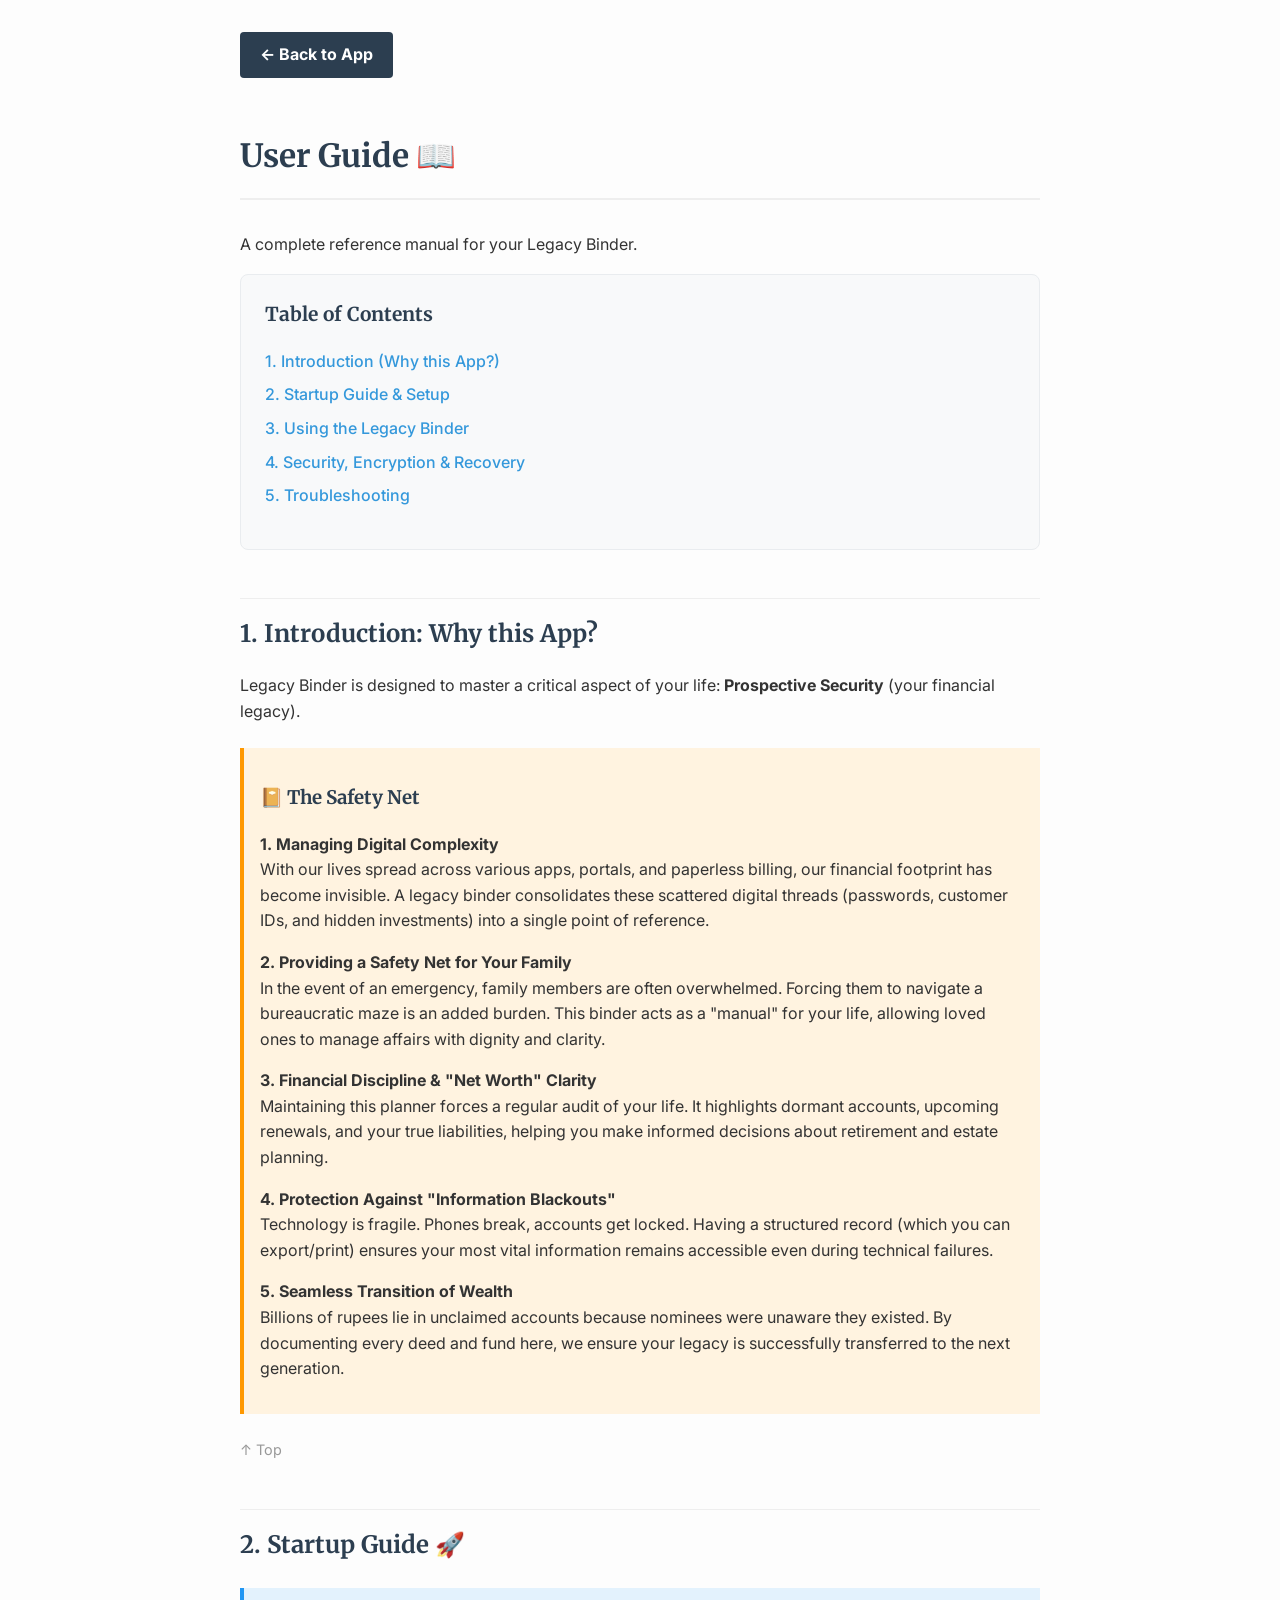
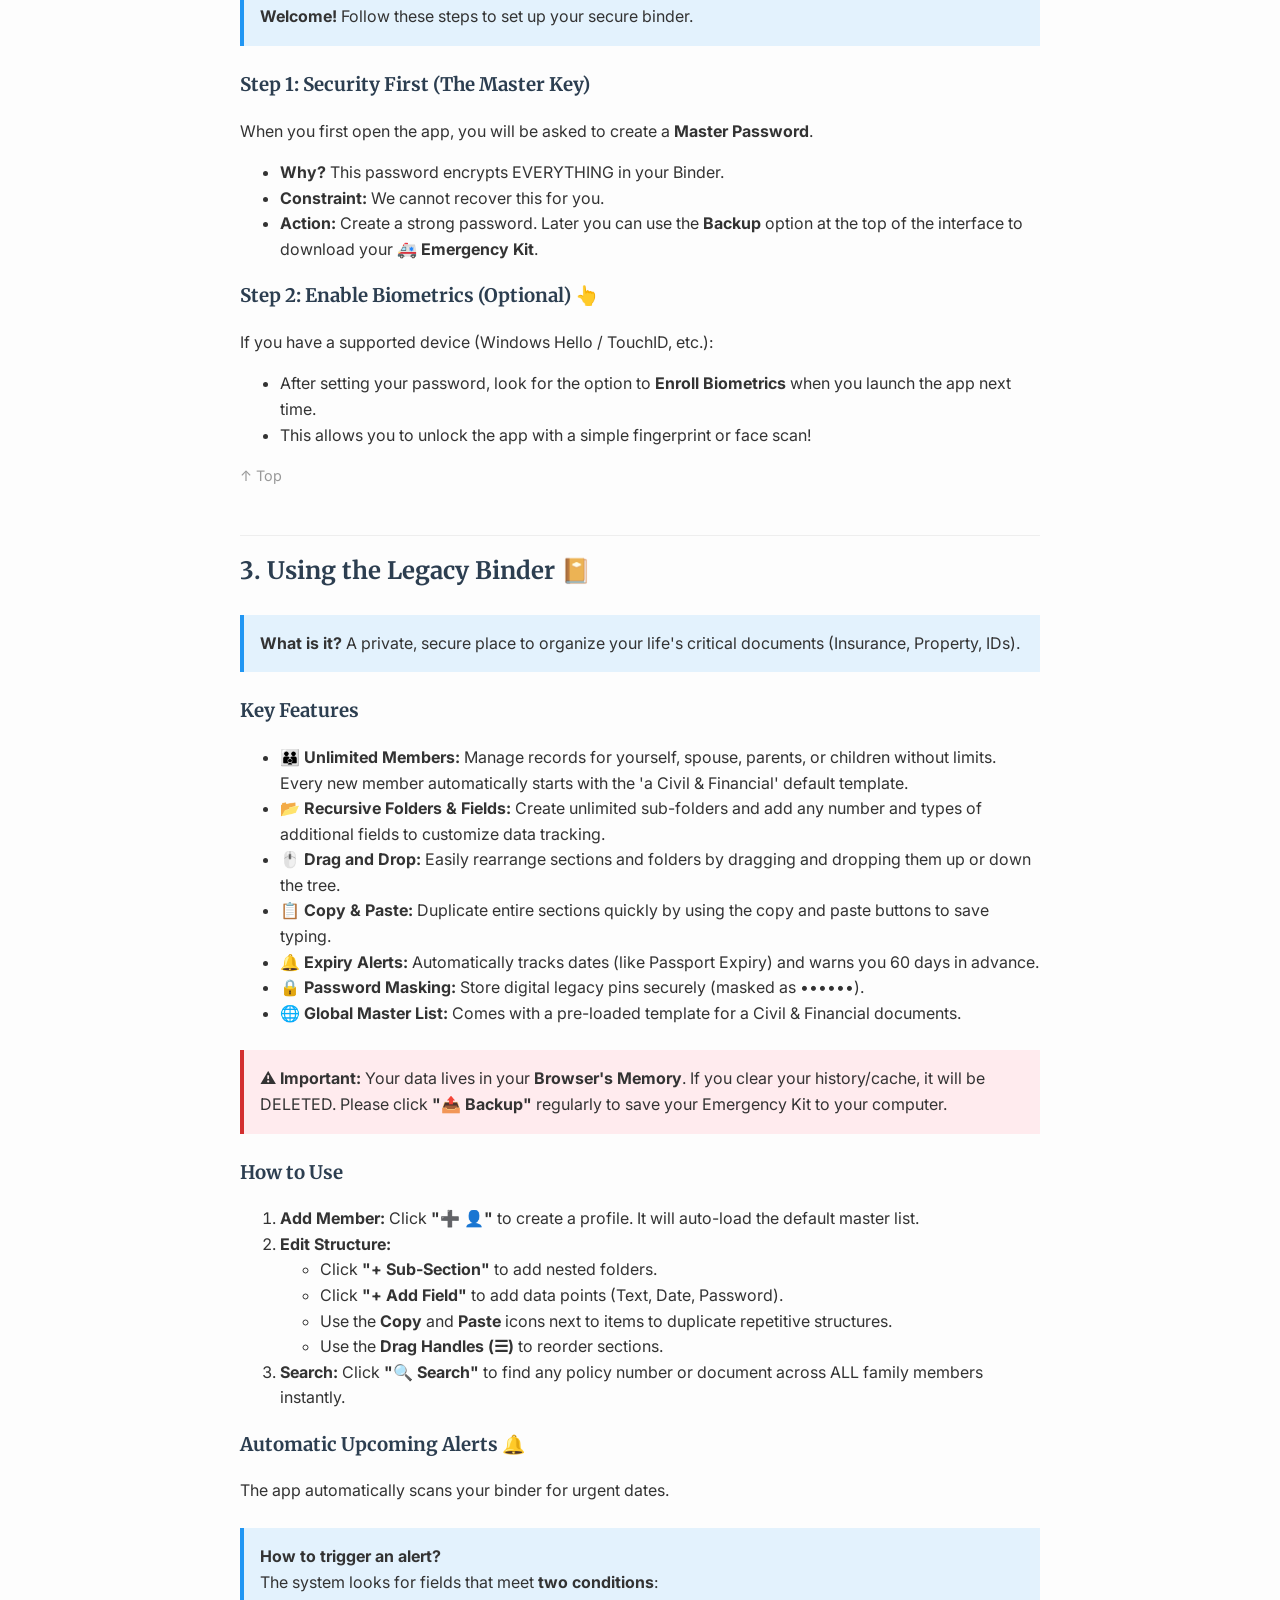
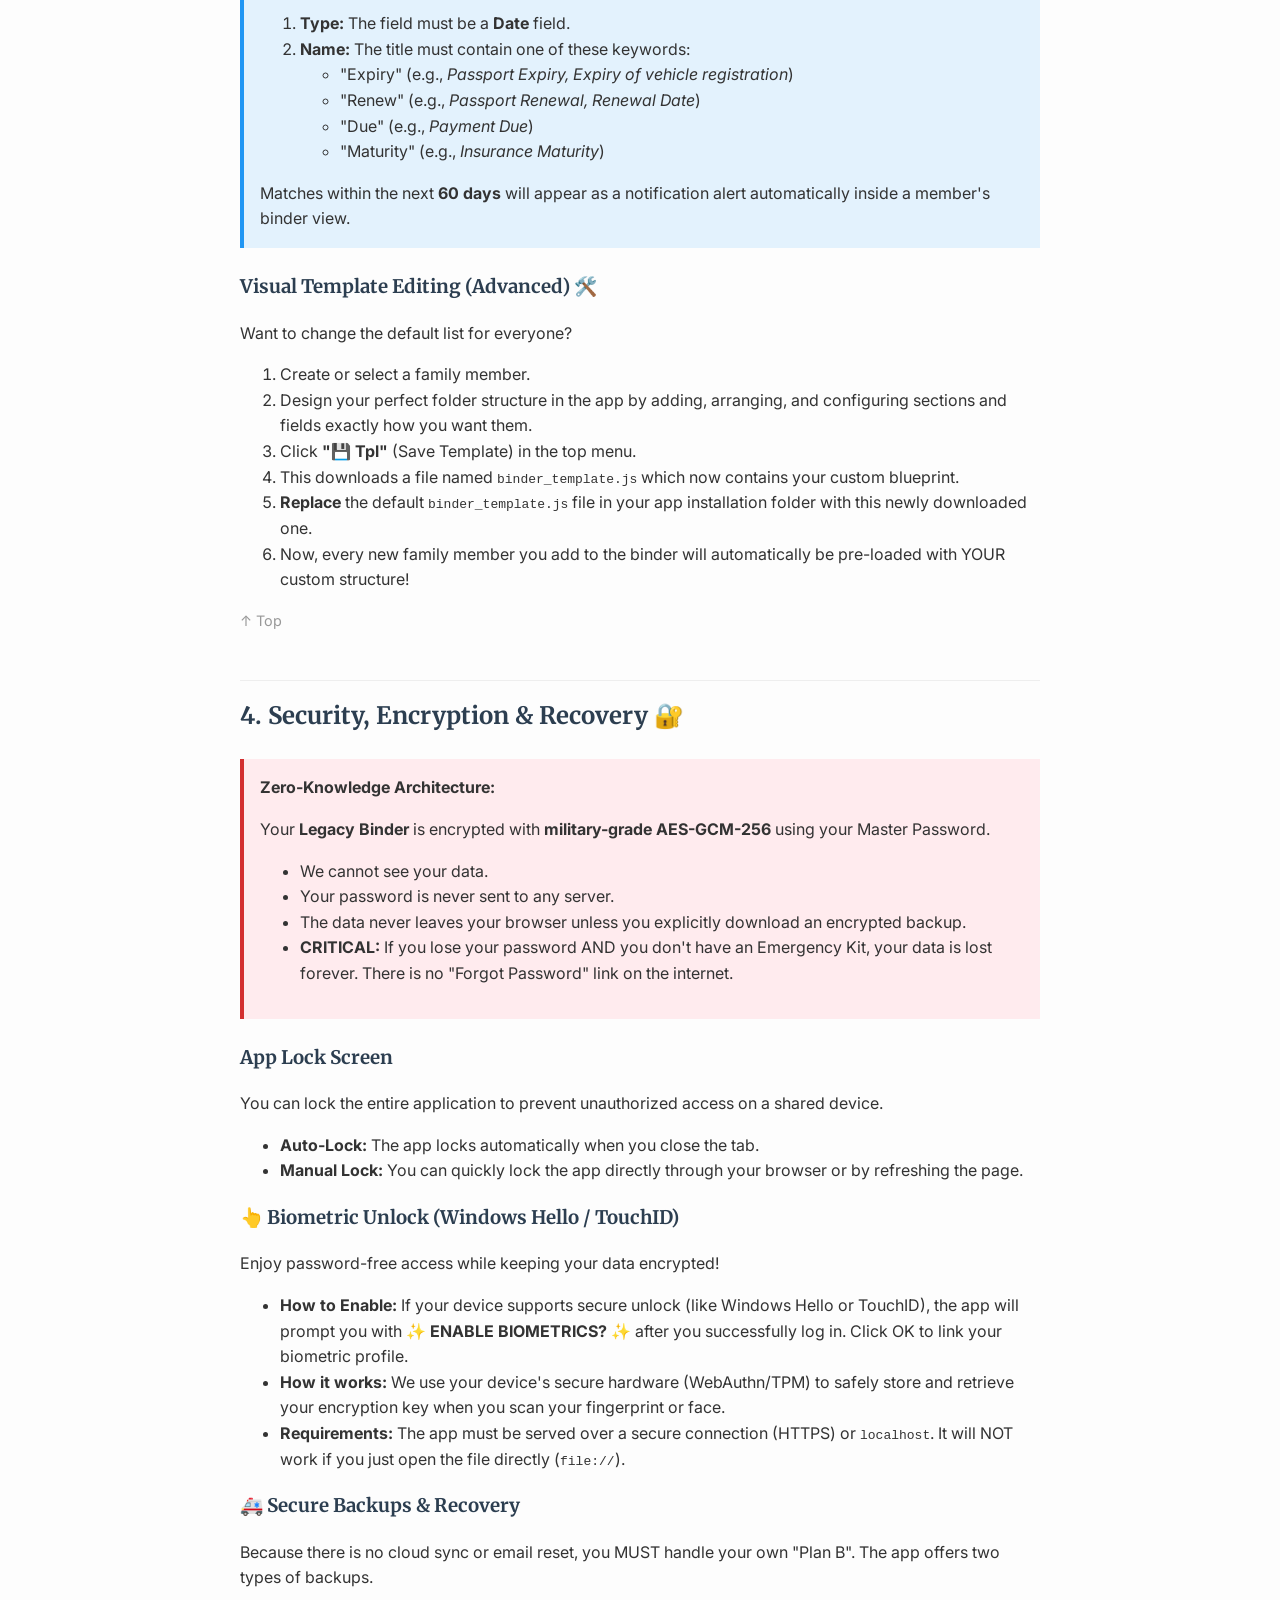
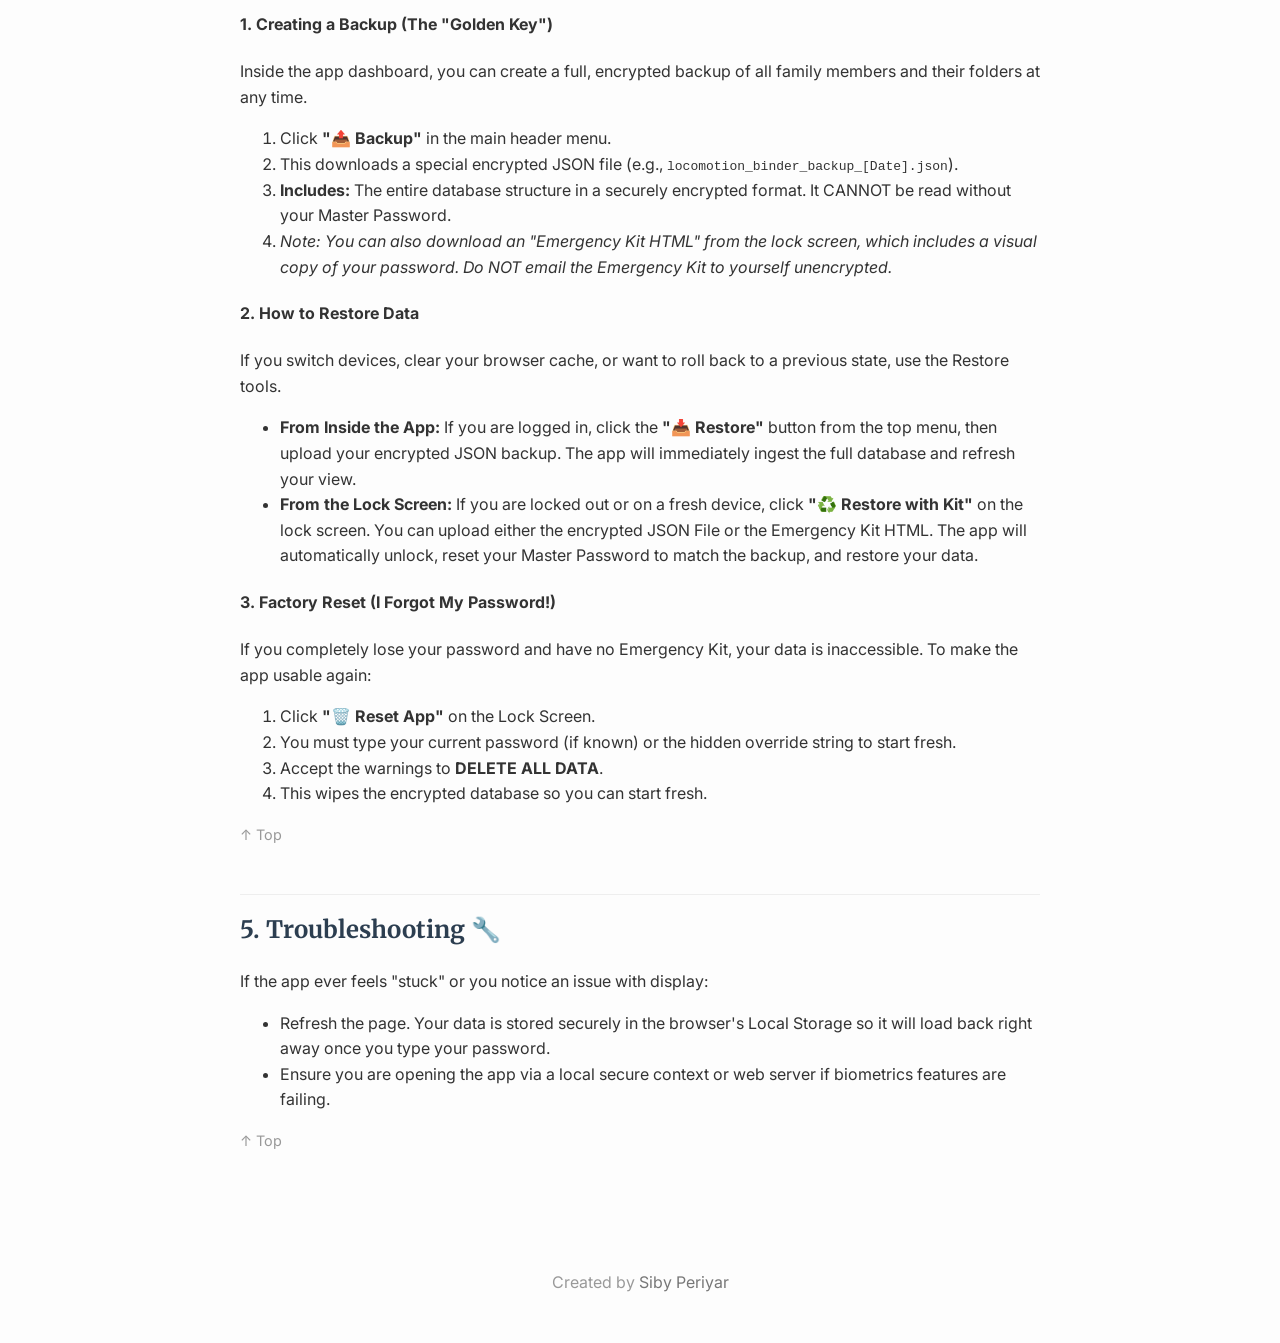
==== USER_MANUAL.html @ dffc191a "Add files via upload - Included AES-GCM-256 encryption handling and biometric unlock." ====
<!DOCTYPE html>
<html lang="en">

<head>
    <meta charset="UTF-8">
    <meta name="viewport" content="width=device-width, initial-scale=1.0">
    <title>Legacy Binder - User Guide</title>
    <link rel="preconnect" href="https://fonts.googleapis.com">
    <link
        href="https://fonts.googleapis.com/css2?family=Inter:wght@400;600&family=Merriweather:wght@300;700&display=swap"
        rel="stylesheet">
    <style>
        body {
            max-width: 800px;
            margin: 0 auto;
            padding: 2rem;
            font-family: 'Inter', sans-serif;
            line-height: 1.6;
            color: #333;
            background-color: #fdfdfd;
        }

        h1,
        h2,
        h3 {
            font-family: 'Merriweather', serif;
            color: #2c3e50;
        }

        h1 {
            border-bottom: 2px solid #eee;
            padding-bottom: 1rem;
            margin-bottom: 2rem;
        }

        h2 {
            margin-top: 3rem;
            border-top: 1px solid #eee;
            padding-top: 1rem;
        }

        .toc {
            background: #f8f9fa;
            padding: 1.5rem;
            border-radius: 8px;
            border: 1px solid #e9ecef;
            margin-bottom: 3rem;
        }

        .toc h3 {
            margin-top: 0;
            font-size: 1.2rem;
        }

        .toc ul {
            list-style: none;
            padding-left: 0;
        }

        .toc li {
            margin-bottom: 0.5rem;
        }

        .toc a {
            text-decoration: none;
            color: #3498db;
            font-weight: 500;
        }

        .toc a:hover {
            text-decoration: underline;
        }

        .back-btn {
            display: inline-block;
            background: #2c3e50;
            color: white;
            padding: 10px 20px;
            text-decoration: none;
            border-radius: 4px;
            font-weight: bold;
            margin-bottom: 2rem;
        }

        .box {
            background: #e3f2fd;
            padding: 1rem;
            border-left: 4px solid #2196f3;
            margin: 1.5rem 0;
        }

        img {
            max-width: 100%;
            border-radius: 4px;
            border: 1px solid #ddd;
            margin: 1rem 0;
        }

        .back-to-top {
            display: block;
            margin-top: 1rem;
            color: #999;
            text-decoration: none;
            font-size: 0.9rem;
        }
    </style>
</head>

<body>

    <a href="index.html" class="back-btn">← Back to App</a>
    <h1>User Guide 📖</h1>
    <p>A complete reference manual for your Legacy Binder.</p>

    <div class="toc">
        <h3>Table of Contents</h3>
        <ul>
            <li><a href="#intro">1. Introduction (Why this App?)</a></li>
            <li><a href="#startup">2. Startup Guide & Setup</a></li>
            <li><a href="#binder">3. Using the Legacy Binder</a></li>
            <li><a href="#security">4. Security, Encryption & Recovery</a></li>
            <li><a href="#troubleshooting">5. Troubleshooting</a></li>
        </ul>
    </div>

    <section id="intro">
        <h2>1. Introduction: Why this App?</h2>
        <p>Legacy Binder is designed to master a critical aspect of your life:
            <strong>Prospective Security</strong> (your financial legacy).
        </p>

        <div class="box" style="background: #fff3e0; border-left-color: #ff9800;">
            <h3>📔 The Safety Net</h3>
            <p><strong>1. Managing Digital Complexity</strong><br>
                With our lives spread across various apps, portals, and paperless billing, our financial footprint has
                become invisible. A legacy binder consolidates these scattered digital threads (passwords, customer IDs,
                and hidden investments) into a single point of reference.</p>

            <p><strong>2. Providing a Safety Net for Your Family</strong><br>
                In the event of an emergency, family members are often overwhelmed. Forcing them to navigate a
                bureaucratic maze is an added burden. This binder acts as a "manual" for your life, allowing loved ones
                to manage affairs with dignity and clarity.</p>

            <p><strong>3. Financial Discipline & "Net Worth" Clarity</strong><br>
                Maintaining this planner forces a regular audit of your life. It highlights dormant accounts, upcoming
                renewals, and your true liabilities, helping you make informed decisions about retirement and estate
                planning.</p>

            <p><strong>4. Protection Against "Information Blackouts"</strong><br>
                Technology is fragile. Phones break, accounts get locked. Having a structured record (which you can
                export/print) ensures your most vital information remains accessible even during technical failures.</p>

            <p><strong>5. Seamless Transition of Wealth</strong><br>
                Billions of rupees lie in unclaimed accounts because nominees were unaware they existed. By documenting
                every deed and fund here, we ensure your legacy is successfully transferred to the next generation.</p>
        </div>
        <a href="#" class="back-to-top">↑ Top</a>
    </section>

    <section id="startup">
        <h2>2. Startup Guide 🚀</h2>
        <div class="box">
            <strong>Welcome!</strong> Follow these steps to set up your secure binder.
        </div>

        <h3>Step 1: Security First (The Master Key)</h3>
        <p>When you first open the app, you will be asked to create a <strong>Master Password</strong>.</p>
        <ul>
            <li><strong>Why?</strong> This password encrypts EVERYTHING in your Binder.</li>
            <li><strong>Constraint:</strong> We cannot recover this for you.</li>
            <li><strong>Action:</strong> Create a strong password. Later you can use the <strong>Backup</strong> option
                at the top of the interface to download your <strong>🚑 Emergency Kit</strong>.</li>
        </ul>

        <h3>Step 2: Enable Biometrics (Optional) 👆</h3>
        <p>If you have a supported device (Windows Hello / TouchID, etc.):</p>
        <ul>
            <li>After setting your password, look for the option to <strong>Enroll Biometrics</strong> when you launch
                the app next time.</li>
            <li>This allows you to unlock the app with a simple fingerprint or face scan!</li>
        </ul>
        <a href="#" class="back-to-top">↑ Top</a>
    </section>

    <section id="binder">
        <h2>3. Using the Legacy Binder 📔</h2>
        <div class="box">
            <strong>What is it?</strong> A private, secure place to organize your life's critical documents (Insurance,
            Property, IDs).
        </div>

        <h3>Key Features</h3>
        <ul>
            <li><strong>👪 Unlimited Members:</strong> Manage records for yourself, spouse, parents, or children without
                limits. Every new member automatically starts with the 'a Civil & Financial' default template.</li>
            <li><strong>📂 Recursive Folders & Fields:</strong> Create unlimited sub-folders and add any number and
                types of additional fields to customize data tracking.</li>
            <li><strong>🖱️ Drag and Drop:</strong> Easily rearrange sections and folders by dragging and dropping them
                up or down the tree.</li>
            <li><strong>📋 Copy & Paste:</strong> Duplicate entire sections quickly by using the copy and paste buttons
                to save typing.</li>
            <li><strong>🔔 Expiry Alerts:</strong> Automatically tracks dates (like Passport Expiry) and warns you 60
                days in advance.</li>
            <li><strong>🔒 Password Masking:</strong> Store digital legacy pins securely (masked as ••••••).</li>
            <li><strong>🌐 Global Master List:</strong> Comes with a pre-loaded template for a Civil & Financial
                documents.</li>
        </ul>

        <div class="box" style="border-left-color: #d32f2f; background: #ffebee;">
            <strong>⚠️ Important:</strong> Your data lives in your <strong>Browser's Memory</strong>. If you clear your
            history/cache, it will be DELETED. Please click <strong>"📤 Backup"</strong> regularly to save your
            Emergency Kit
            to your computer.
        </div>

        <h3>How to Use</h3>
        <ol>
            <li><strong>Add Member:</strong> Click <strong>"➕ 👤"</strong> to create a profile. It will auto-load the
                default master list.</li>
            <li><strong>Edit Structure:</strong>
                <ul>
                    <li>Click <strong>"+ Sub-Section"</strong> to add nested folders.</li>
                    <li>Click <strong>"+ Add Field"</strong> to add data points (Text, Date, Password).</li>
                    <li>Use the <strong>Copy</strong> and <strong>Paste</strong> icons next to items to duplicate
                        repetitive structures.</li>
                    <li>Use the <strong>Drag Handles (☰)</strong> to reorder sections.</li>
                </ul>
            </li>
            <li><strong>Search:</strong> Click <strong>"🔍 Search"</strong> to find any policy number or document across
                ALL family members instantly.</li>
        </ol>

        <h3>Automatic Upcoming Alerts 🔔</h3>
        <p>The app automatically scans your binder for urgent dates.</p>
        <div class="box">
            <strong>How to trigger an alert?</strong><br>
            The system looks for fields that meet <strong>two conditions</strong>:
            <ol>
                <li><strong>Type:</strong> The field must be a <strong>Date</strong> field.</li>
                <li><strong>Name:</strong> The title must contain one of these keywords:
                    <ul>
                        <li>"Expiry" (e.g., <em>Passport Expiry, Expiry of vehicle registration</em>)</li>
                        <li>"Renew" (e.g., <em>Passport Renewal, Renewal Date</em>)</li>
                        <li>"Due" (e.g., <em>Payment Due</em>)</li>
                        <li>"Maturity" (e.g., <em>Insurance Maturity</em>)</li>
                    </ul>
                </li>
            </ol>
            Matches within the next <strong>60 days</strong> will appear as a notification alert automatically inside a
            member's binder view.
        </div>

        <h3>Visual Template Editing (Advanced) 🛠️</h3>
        <p>Want to change the default list for everyone?</p>
        <ol>
            <li>Create or select a family member.</li>
            <li>Design your perfect folder structure in the app by adding, arranging, and configuring sections and
                fields exactly how you want them.</li>
            <li>Click <strong>"💾 Tpl"</strong> (Save Template) in the top menu.</li>
            <li>This downloads a file named <code>binder_template.js</code> which now contains your custom blueprint.
            </li>
            <li><strong>Replace</strong> the default <code>binder_template.js</code> file in your app installation
                folder with this newly downloaded one.</li>
            <li>Now, every new family member you add to the binder will automatically be pre-loaded with YOUR custom
                structure!</li>
        </ol>

        <a href="#" class="back-to-top">↑ Top</a>
    </section>

    <section id="security">
        <h2>4. Security, Encryption & Recovery 🔐</h2>
        <div class="box" style="border-left-color: #d32f2f; background: #ffebee;">
            <strong>Zero-Knowledge Architecture:</strong>
            <p>Your <strong>Legacy Binder</strong> is encrypted with
                <strong>military-grade AES-GCM-256</strong> using your Master Password.
            </p>
            <ul>
                <li>We cannot see your data.</li>
                <li>Your password is never sent to any server.</li>
                <li>The data never leaves your browser unless you explicitly download an encrypted backup.</li>
                <li><strong>CRITICAL:</strong> If you lose your password AND you don't have an Emergency Kit, your data
                    is lost forever. There is no "Forgot Password" link on the internet.</li>
            </ul>
        </div>

        <h3>App Lock Screen</h3>
        <p>You can lock the entire application to prevent unauthorized access on a shared device.</p>
        <ul>
            <li><strong>Auto-Lock:</strong> The app locks automatically when you close the tab.</li>
            <li><strong>Manual Lock:</strong> You can quickly lock the app directly through your browser or by
                refreshing the page.</li>
        </ul>

        <h3>👆 Biometric Unlock (Windows Hello / TouchID)</h3>
        <p>Enjoy password-free access while keeping your data encrypted!</p>
        <ul>
            <li><strong>How to Enable:</strong> If your device supports secure unlock (like Windows Hello or TouchID),
                the app will prompt you with <strong>✨ ENABLE BIOMETRICS? ✨</strong> after you successfully log in.
                Click OK to link your biometric profile.</li>
            <li><strong>How it works:</strong> We use your device's secure hardware (WebAuthn/TPM) to safely store and
                retrieve your encryption key when you scan your fingerprint or face.</li>
            <li><strong>Requirements:</strong> The app must be served over a secure connection (HTTPS) or
                <code>localhost</code>. It will NOT work if you just open the file directly (<code>file://</code>).</li>
        </ul>

        <h3>🚑 Secure Backups & Recovery</h3>
        <p>Because there is no cloud sync or email reset, you MUST handle your own "Plan B". The app offers two types of
            backups.</p>

        <h4>1. Creating a Backup (The "Golden Key")</h4>
        <p>Inside the app dashboard, you can create a full, encrypted backup of all family members and their folders at
            any time.</p>
        <ol>
            <li>Click <strong>"📤 Backup"</strong> in the main header menu.</li>
            <li>This downloads a special encrypted JSON file (e.g., <code>locomotion_binder_backup_[Date].json</code>).
            </li>
            <li><strong>Includes:</strong> The entire database structure in a securely encrypted format. It CANNOT be
                read without your Master Password.</li>
            <li><em>Note: You can also download an "Emergency Kit HTML" from the lock screen, which includes a visual
                    copy of your password. Do NOT email the Emergency Kit to yourself unencrypted.</em></li>
        </ol>

        <h4>2. How to Restore Data</h4>
        <p>If you switch devices, clear your browser cache, or want to roll back to a previous state, use the Restore
            tools.</p>
        <ul>
            <li><strong>From Inside the App:</strong> If you are logged in, click the <strong>"📥 Restore"</strong>
                button from the top menu, then upload your encrypted JSON backup. The app will immediately ingest the
                full database and refresh your view.</li>
            <li><strong>From the Lock Screen:</strong> If you are locked out or on a fresh device, click <strong>"♻️
                    Restore with Kit"</strong> on the lock screen. You can upload either the encrypted JSON File or the
                Emergency Kit HTML. The app will automatically unlock, reset your Master Password to match the backup,
                and restore your data.</li>
        </ul>

        <h4>3. Factory Reset (I Forgot My Password!)</h4>
        <p>If you completely lose your password and have no Emergency Kit, your data is inaccessible. To make the app
            usable again:</p>
        <ol>
            <li>Click <strong>"🗑️ Reset App"</strong> on the Lock Screen.</li>
            <li>You must type your current password (if known) or the hidden override string to start fresh.</li>
            <li>Accept the warnings to <strong>DELETE ALL DATA</strong>.</li>
            <li>This wipes the encrypted database so you can start fresh.</li>
        </ol>

        <a href="#" class="back-to-top">↑ Top</a>
    </section>

    <section id="troubleshooting">
        <h2>5. Troubleshooting 🔧</h2>
        <p>If the app ever feels "stuck" or you notice an issue with display:</p>
        <ul>
            <li>Refresh the page. Your data is stored securely in the browser's Local Storage so it will load back right
                away once you type your password.</li>
            <li>Ensure you are opening the app via a local secure context or web server if biometrics features are
                failing.</li>
        </ul>
        <a href="#" class="back-to-top">↑ Top</a>
    </section>

    <br><br>
    <br><br>
    <p style="text-align:center; color:#999;">
        Created by <a href="https://github.com/sibyperiyar" style="color:#777; text-decoration:none;">Siby Periyar</a>
    </p>

</body>

</html>
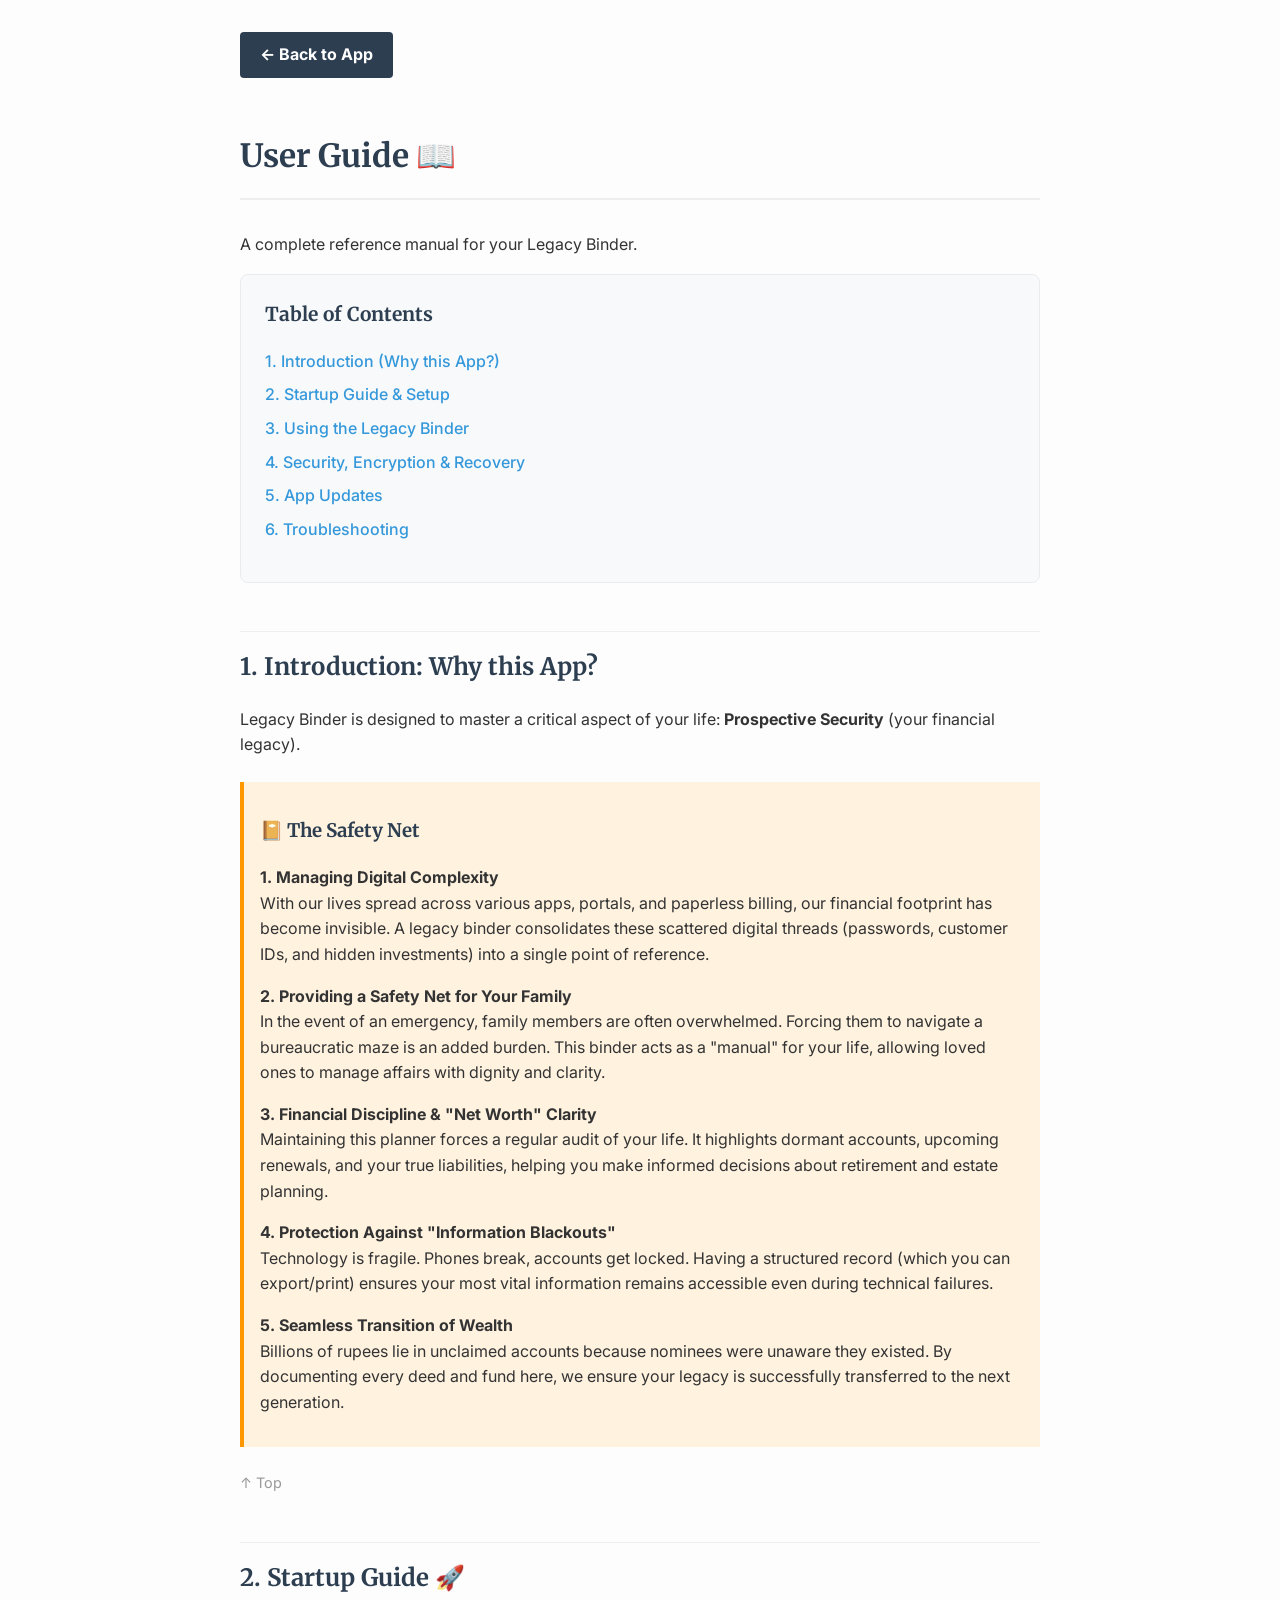
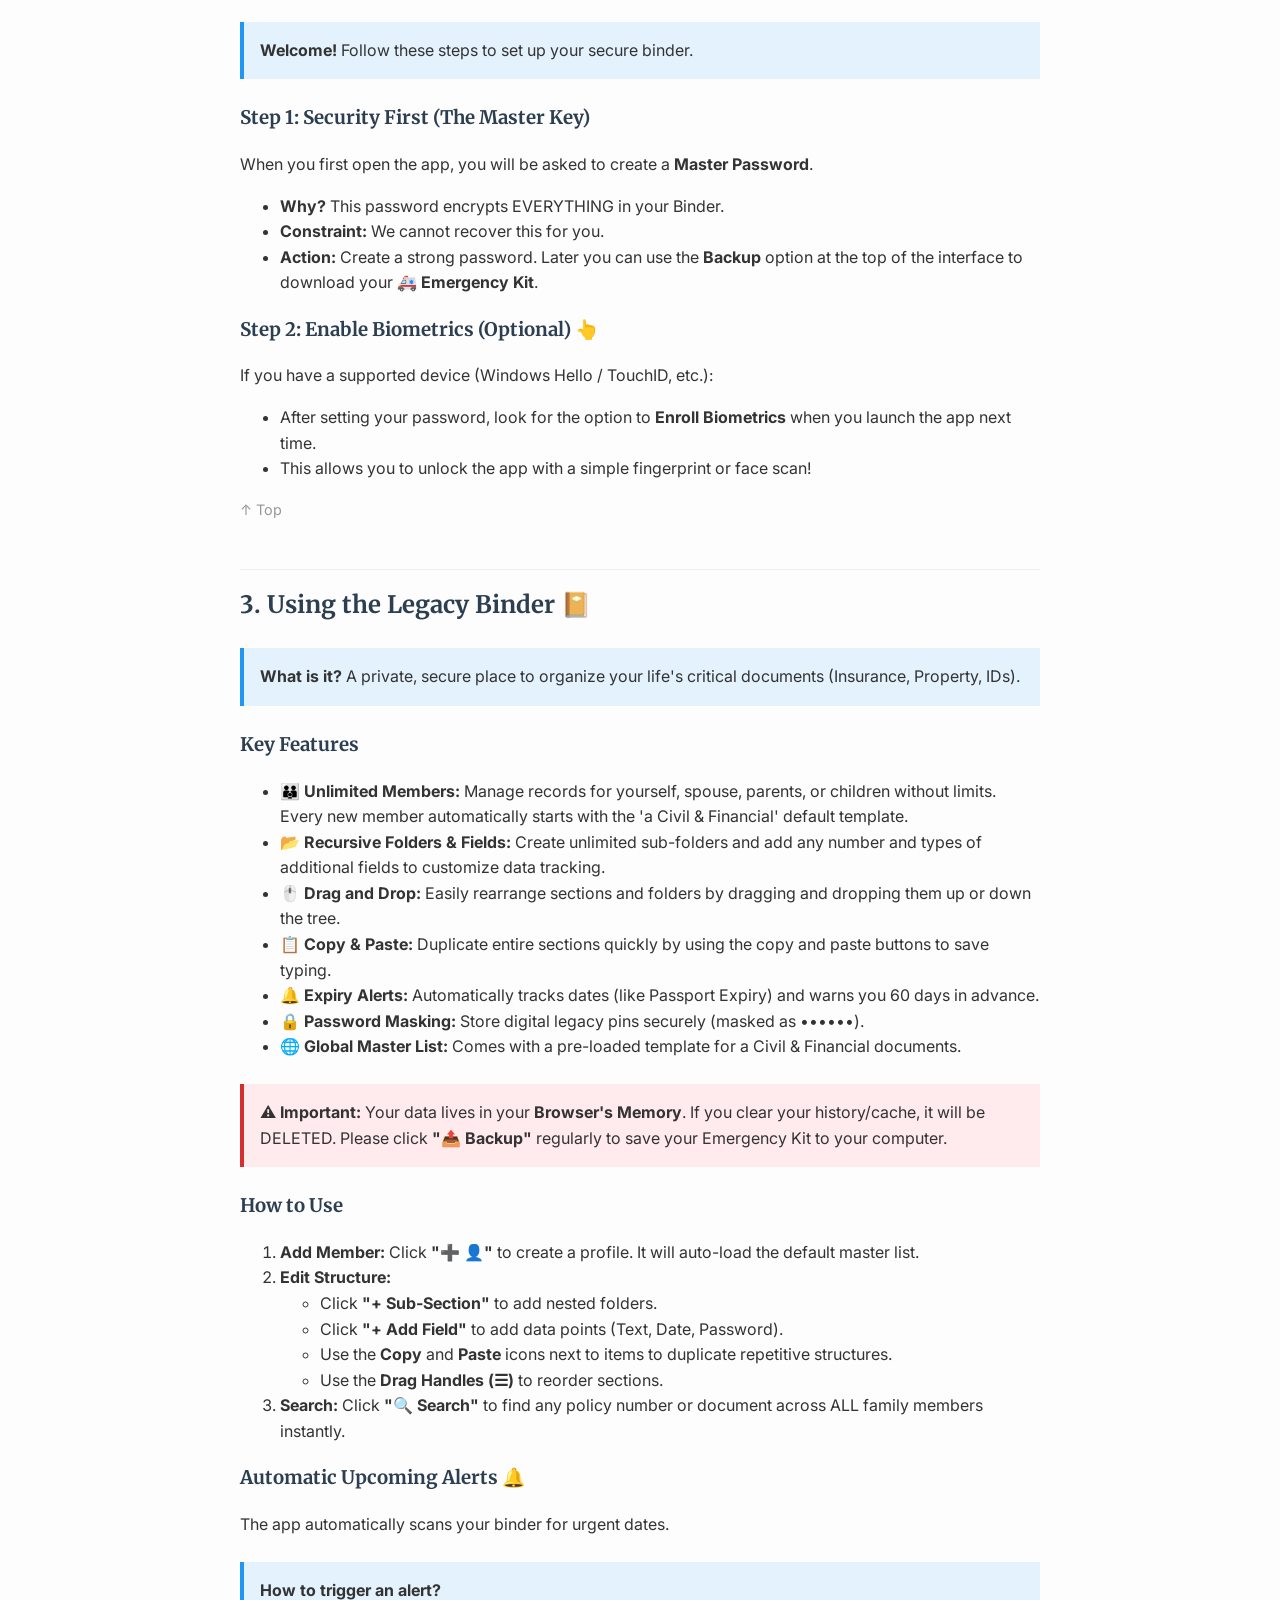
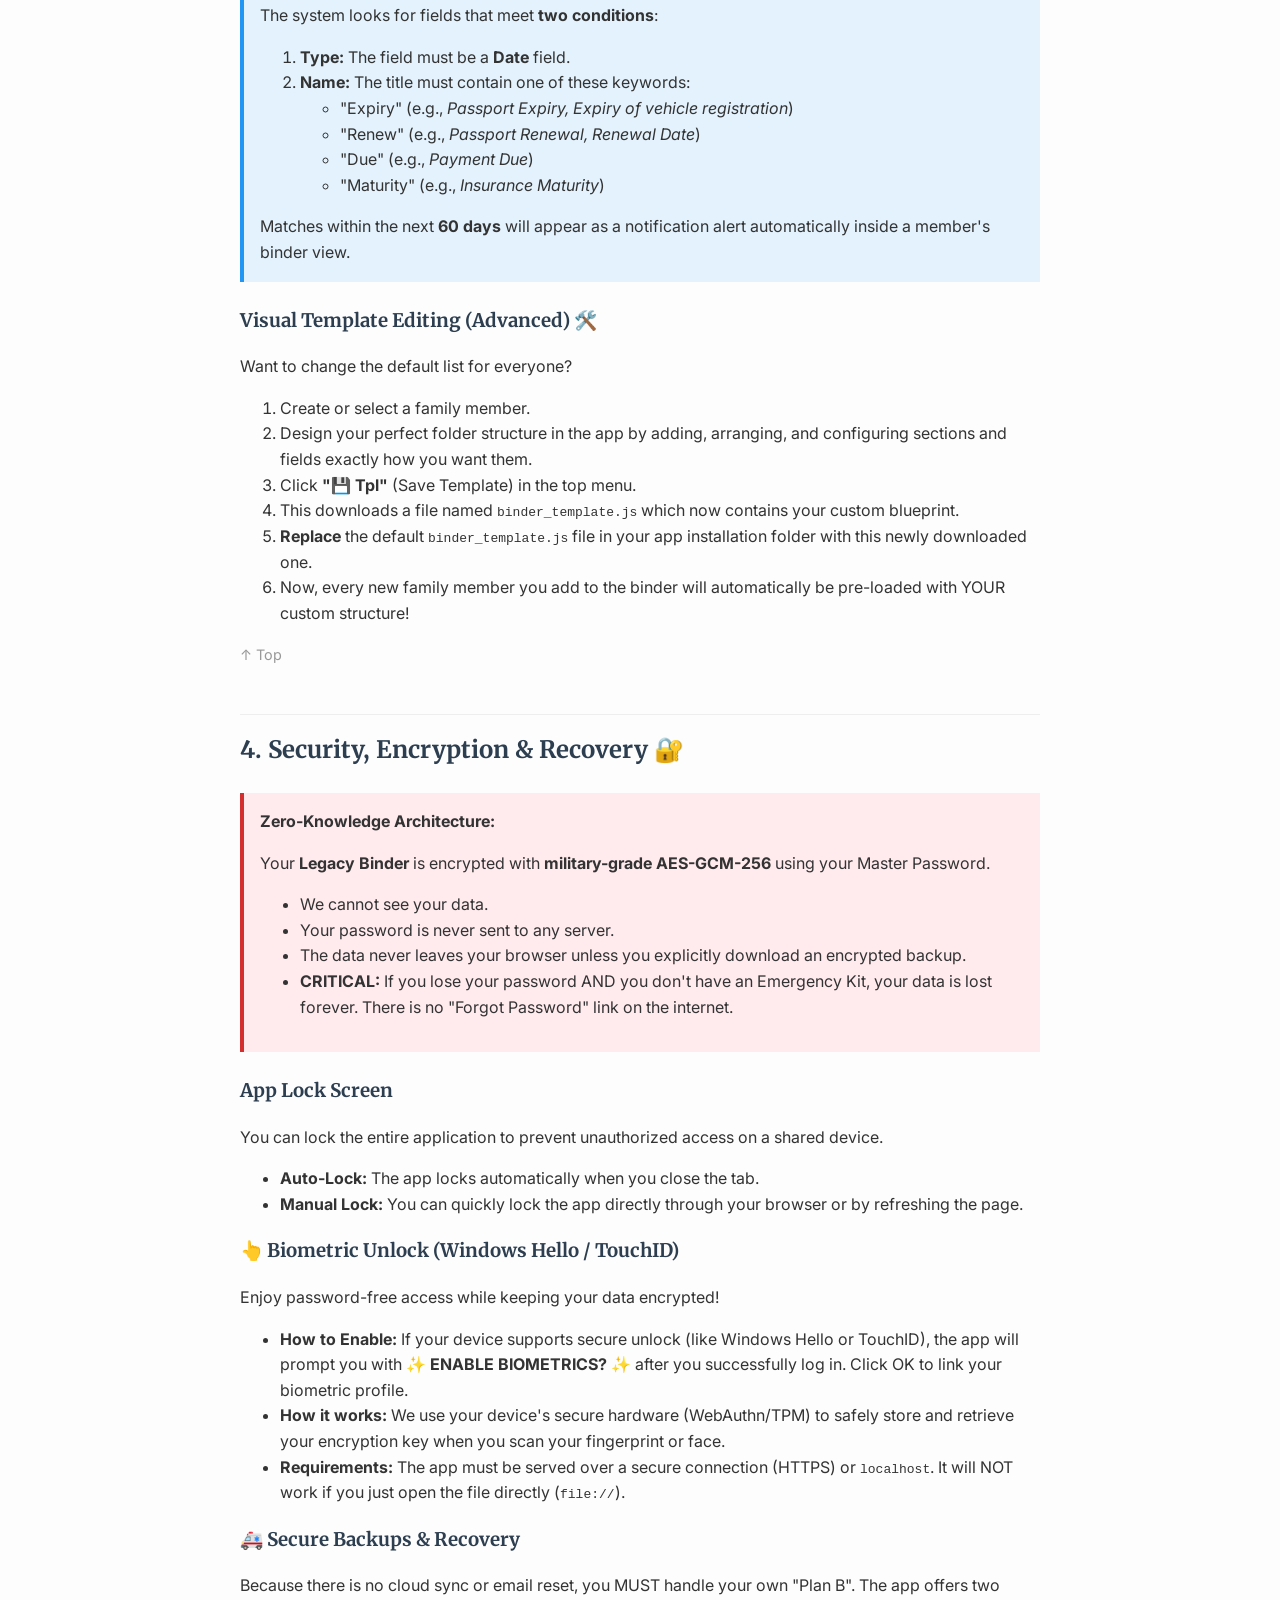
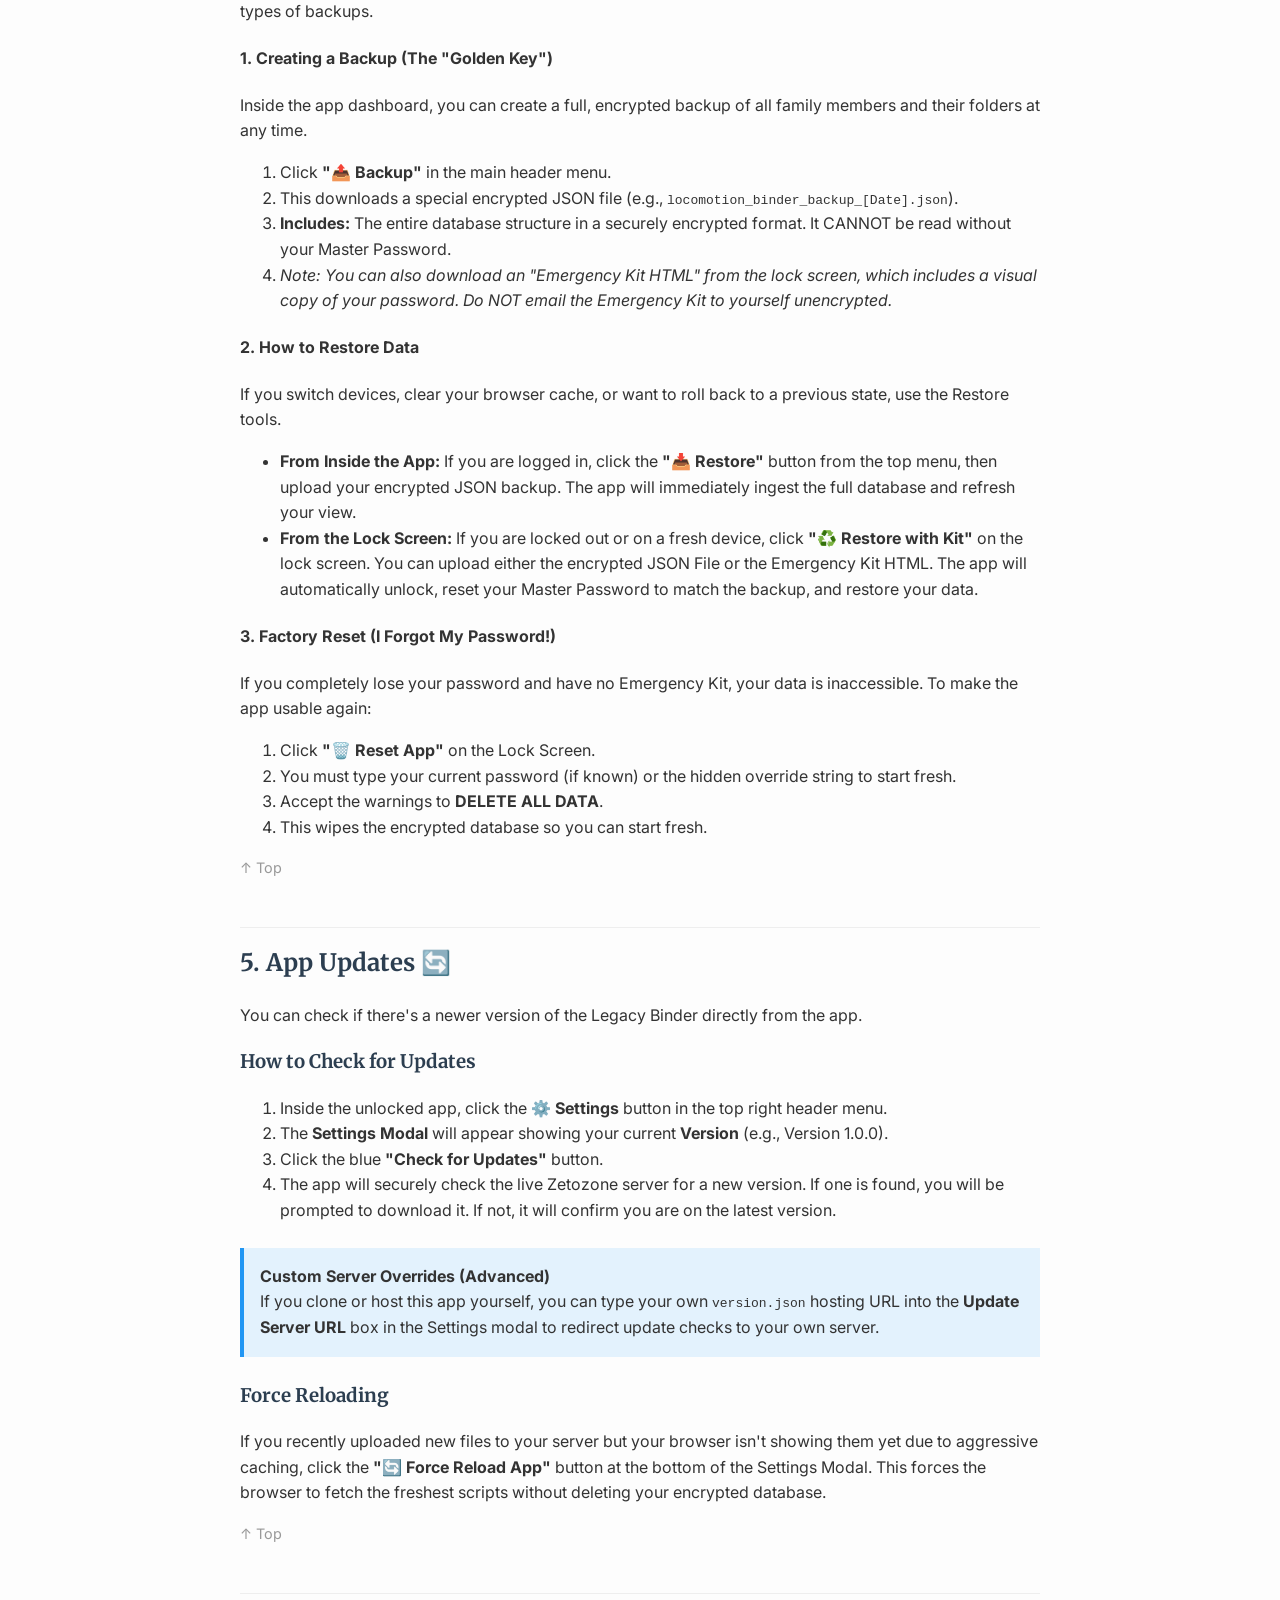
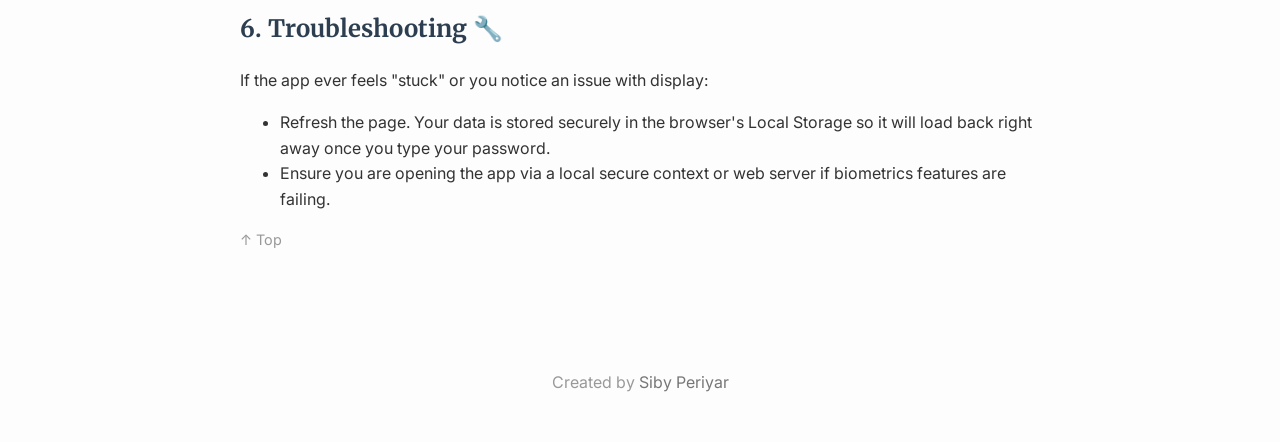
==== commit f70905a9: "Add files via upload -Settings option and Check for Updates added" ====
--- a/USER_MANUAL.html
+++ b/USER_MANUAL.html
@@ -119,7 +119,8 @@
             <li><a href="#startup">2. Startup Guide & Setup</a></li>
             <li><a href="#binder">3. Using the Legacy Binder</a></li>
             <li><a href="#security">4. Security, Encryption & Recovery</a></li>
-            <li><a href="#troubleshooting">5. Troubleshooting</a></li>
+            <li><a href="#updates">5. App Updates</a></li>
+            <li><a href="#troubleshooting">6. Troubleshooting</a></li>
         </ul>
     </div>
 
@@ -301,7 +302,8 @@
             <li><strong>How it works:</strong> We use your device's secure hardware (WebAuthn/TPM) to safely store and
                 retrieve your encryption key when you scan your fingerprint or face.</li>
             <li><strong>Requirements:</strong> The app must be served over a secure connection (HTTPS) or
-                <code>localhost</code>. It will NOT work if you just open the file directly (<code>file://</code>).</li>
+                <code>localhost</code>. It will NOT work if you just open the file directly (<code>file://</code>).
+            </li>
         </ul>
 
         <h3>🚑 Secure Backups & Recovery</h3>
@@ -347,8 +349,37 @@
         <a href="#" class="back-to-top">↑ Top</a>
     </section>
 
+    <section id="updates">
+        <h2>5. App Updates 🔄</h2>
+        <p>You can check if there's a newer version of the Legacy Binder directly from the app.</p>
+
+        <h3>How to Check for Updates</h3>
+        <ol>
+            <li>Inside the unlocked app, click the <strong>⚙️ Settings</strong> button in the top right header menu.
+            </li>
+            <li>The <strong>Settings Modal</strong> will appear showing your current <strong>Version</strong> (e.g.,
+                Version 1.0.0).</li>
+            <li>Click the blue <strong>"Check for Updates"</strong> button.</li>
+            <li>The app will securely check the live Zetozone server for a new version. If one is found, you will be
+                prompted to download it. If not, it will confirm you are on the latest version.</li>
+        </ol>
+
+        <div class="box">
+            <strong>Custom Server Overrides (Advanced)</strong><br>
+            If you clone or host this app yourself, you can type your own <code>version.json</code> hosting URL into the
+            <strong>Update Server URL</strong> box in the Settings modal to redirect update checks to your own server.
+        </div>
+
+        <h3>Force Reloading</h3>
+        <p>If you recently uploaded new files to your server but your browser isn't showing them yet due to aggressive
+            caching, click the <strong>"🔄 Force Reload App"</strong> button at the bottom of the Settings Modal. This
+            forces the browser to fetch the freshest scripts without deleting your encrypted database.</p>
+
+        <a href="#" class="back-to-top">↑ Top</a>
+    </section>
+
     <section id="troubleshooting">
-        <h2>5. Troubleshooting 🔧</h2>
+        <h2>6. Troubleshooting 🔧</h2>
         <p>If the app ever feels "stuck" or you notice an issue with display:</p>
         <ul>
             <li>Refresh the page. Your data is stored securely in the browser's Local Storage so it will load back right
